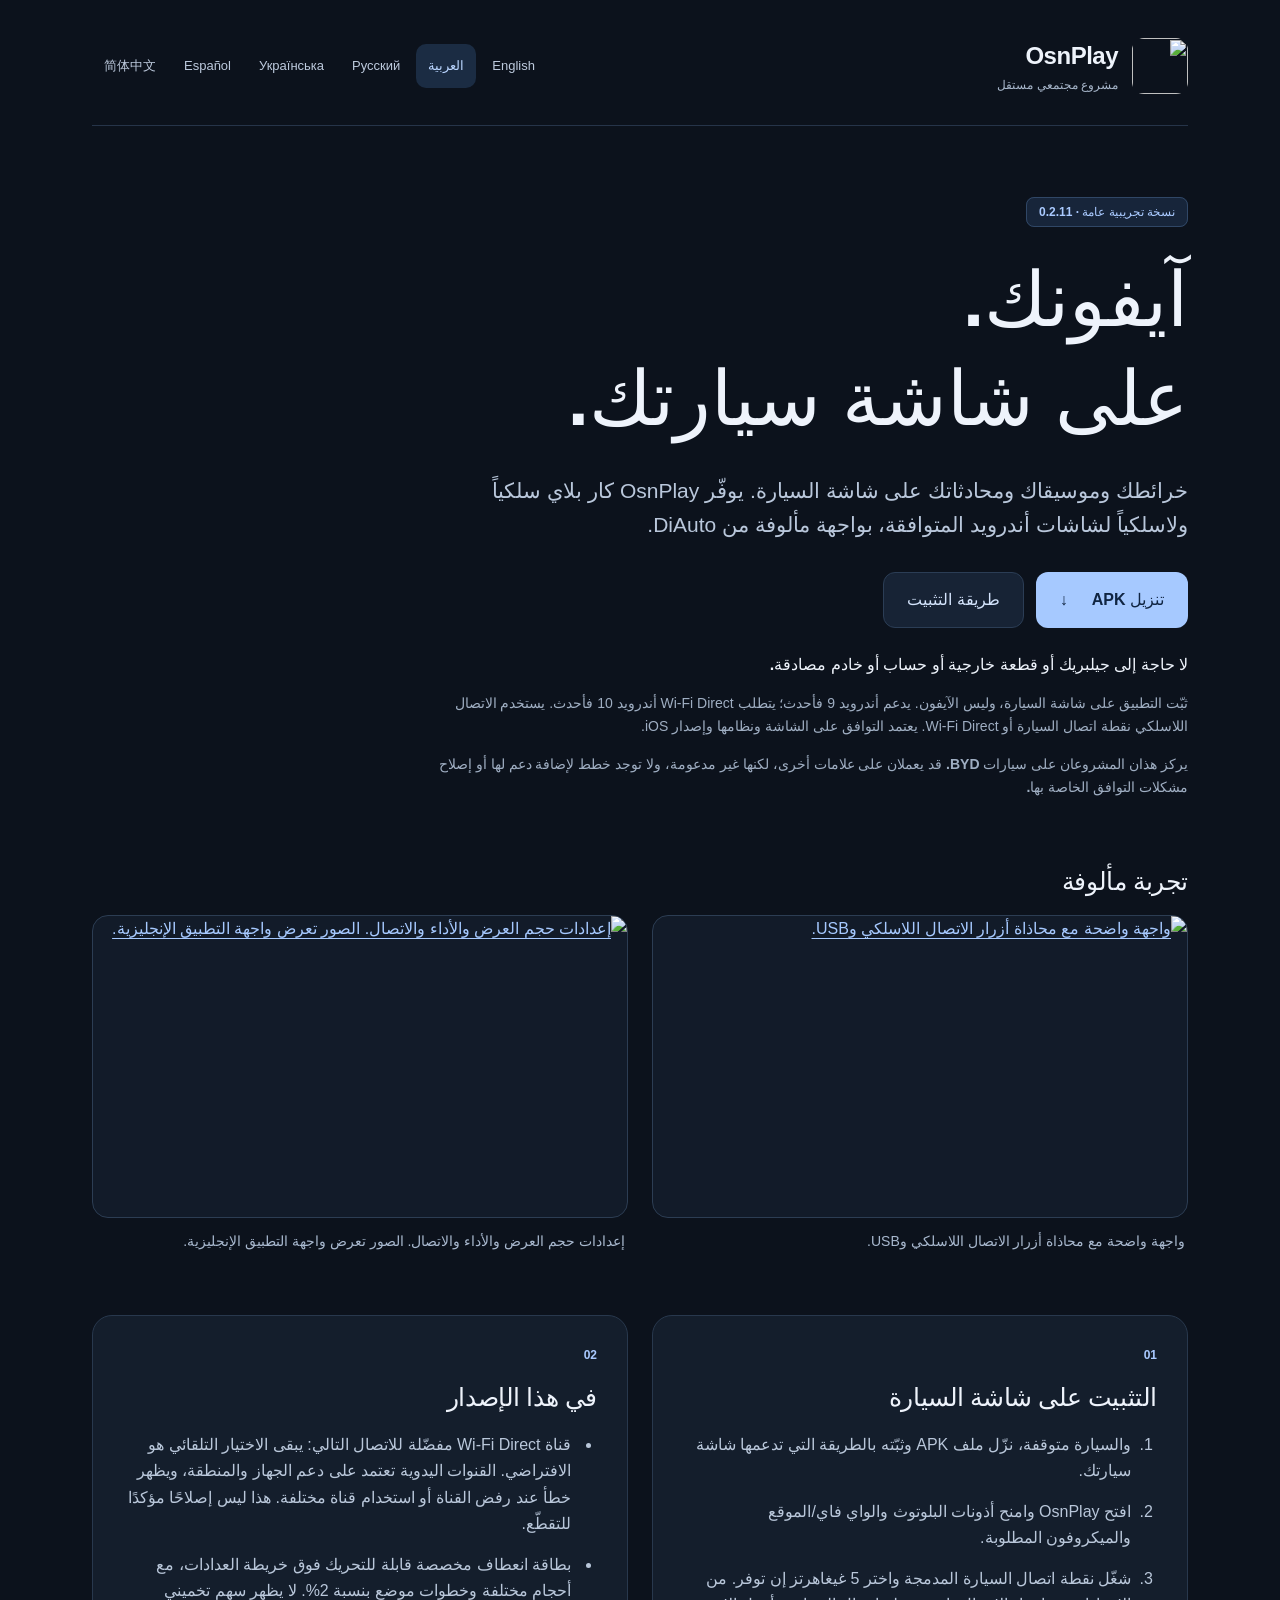
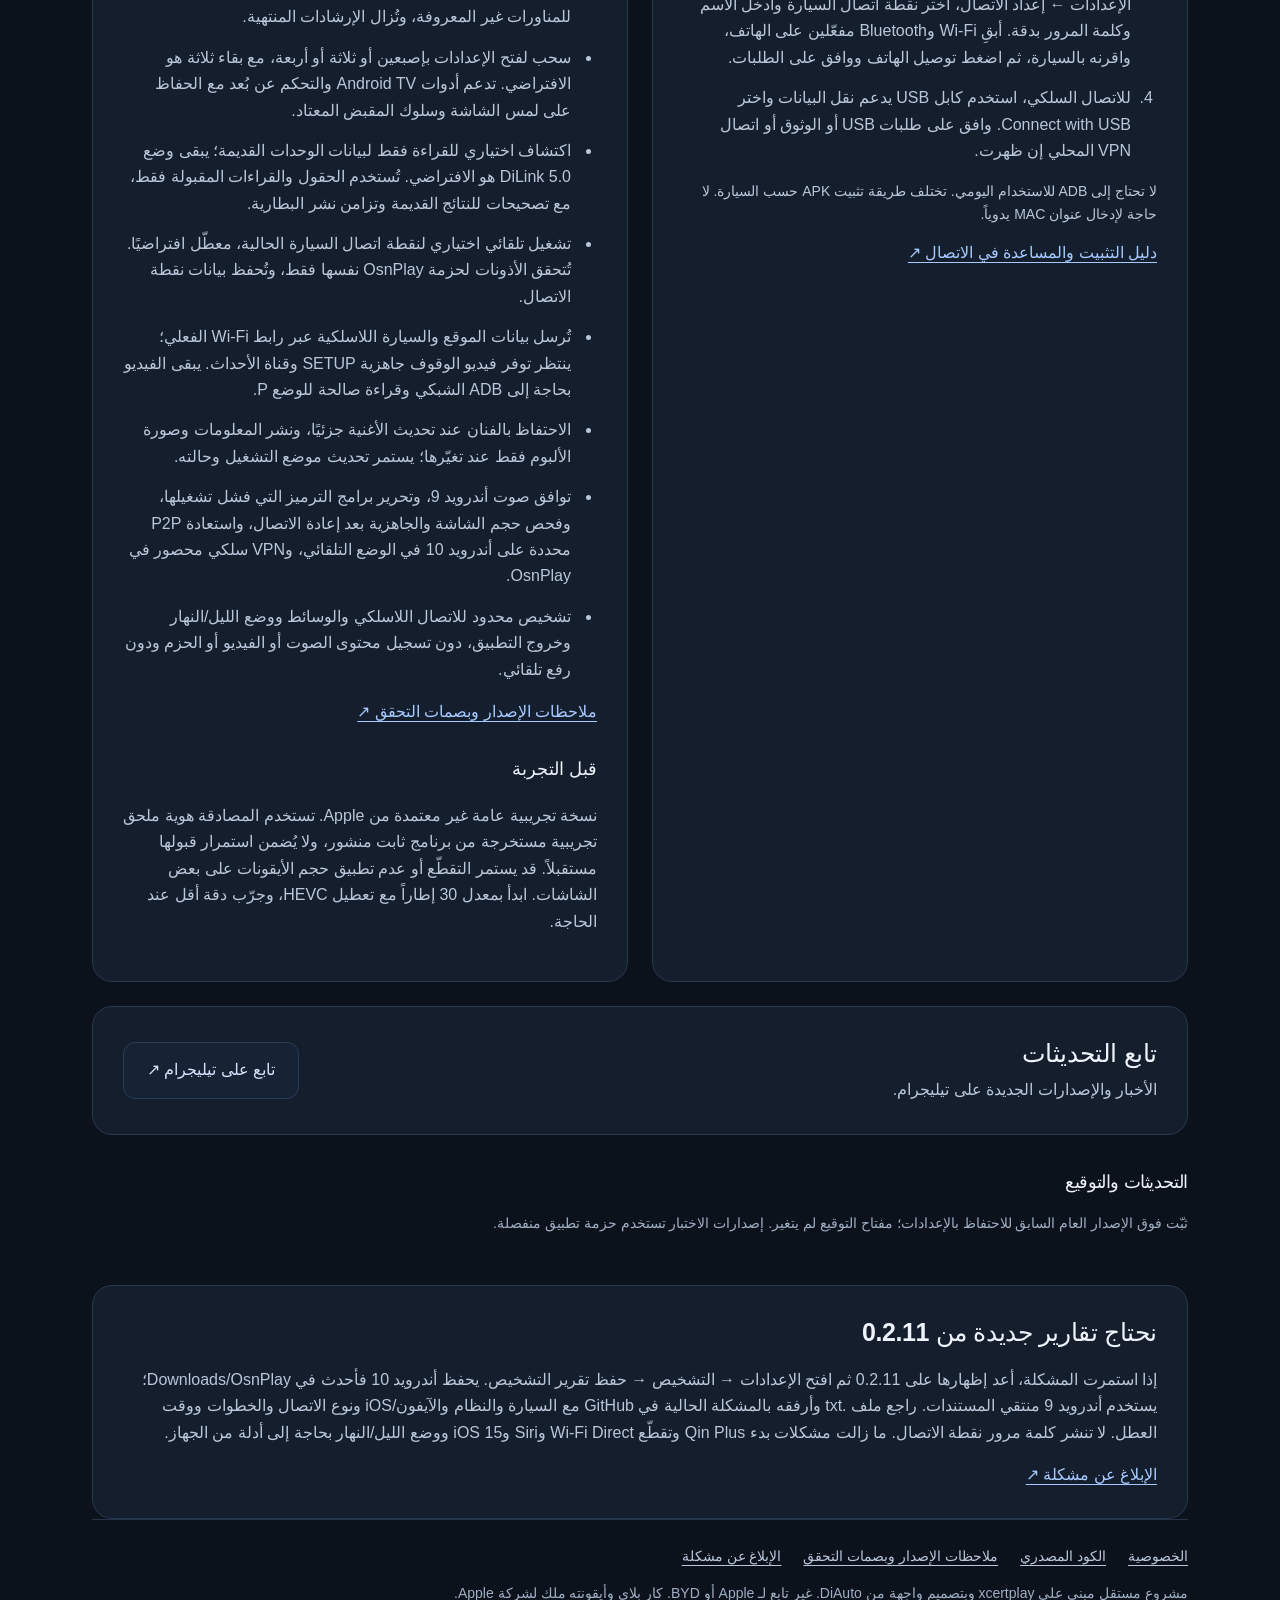
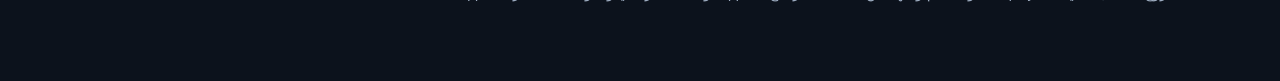
==== site/ar/index.html @ dd83908a "Prepare OsnPlay 1.3.0 for Lynk OSN 2.0 Rename application branding and classes to OsnPlay and add th" ====
<!doctype html>
<html lang="ar" dir="rtl"><head><meta charset="utf-8"><meta name="viewport" content="width=device-width,initial-scale=1">
<title>OsnPlay · تنزيل APK</title><meta name="description" content="خرائطك وموسيقاك ومحادثاتك على شاشة السيارة. يوفّر OsnPlay كار بلاي سلكياً ولاسلكياً لشاشات أندرويد المتوافقة، بواجهة مألوفة من DiAuto."><meta name="theme-color" content="#0c121c">
<link rel="icon" href="../assets/icon.png"><link rel="stylesheet" href="../assets/site.css"><link rel="canonical" href="https://shihabal3amri.github.io/DiPlay/ar/"><link rel="alternate" hreflang="en" href="https://shihabal3amri.github.io/DiPlay/"><link rel="alternate" hreflang="ar" href="https://shihabal3amri.github.io/DiPlay/ar/"><link rel="alternate" hreflang="ru" href="https://shihabal3amri.github.io/DiPlay/ru/"><link rel="alternate" hreflang="uk" href="https://shihabal3amri.github.io/DiPlay/uk/"><link rel="alternate" hreflang="es" href="https://shihabal3amri.github.io/DiPlay/es/"><link rel="alternate" hreflang="zh-Hans" href="https://shihabal3amri.github.io/DiPlay/zh-Hans/">
<meta property="og:title" content="OsnPlay — CarPlay for compatible Android head units"><meta property="og:description" content="لا حاجة إلى جيلبريك أو قطعة خارجية أو حساب أو خادم مصادقة."><meta property="og:image" content="https://shihabal3amri.github.io/DiPlay/assets/home.png"><meta property="og:url" content="https://shihabal3amri.github.io/DiPlay/ar/"><meta property="og:type" content="website">
</head><body><main>
<header><a class="brand" href="../"><img src="../assets/icon.png" width="56" height="56" alt=""><span><strong>OsnPlay</strong><small>مشروع مجتمعي مستقل</small></span></a><nav class="languages" aria-label="Language"><a href="../" lang="en" hreflang="en" dir="auto">English</a><a href="../ar/" lang="ar" hreflang="ar" dir="auto" aria-current="page">العربية</a><a href="../ru/" lang="ru" hreflang="ru" dir="auto">Русский</a><a href="../uk/" lang="uk" hreflang="uk" dir="auto">Українська</a><a href="../es/" lang="es" hreflang="es" dir="auto">Español</a><a href="../zh-Hans/" lang="zh-Hans" hreflang="zh-Hans" dir="auto">简体中文</a></nav></header>
<section class="hero"><span class="badge">نسخة تجريبية عامة · <bdi>0.2.11</bdi></span><h1>آيفونك.<br>على شاشة سيارتك.</h1><p class="intro">خرائطك وموسيقاك ومحادثاتك على شاشة السيارة. يوفّر OsnPlay كار بلاي سلكياً ولاسلكياً لشاشات أندرويد المتوافقة، بواجهة مألوفة من DiAuto.</p><div class="actions"><a class="button" href="https://github.com/shihabal3amri/DiPlay/releases/download/v0.2.11/DiPlay-0.2.11.apk">تنزيل APK <span aria-hidden="true">↓</span></a><a class="button secondary" href="#install">طريقة التثبيت</a></div><p class="promise">لا حاجة إلى جيلبريك أو قطعة خارجية أو حساب أو خادم مصادقة.</p><p class="note">ثبّت التطبيق على شاشة السيارة، وليس الآيفون. يدعم أندرويد 9 فأحدث؛ يتطلب Wi-Fi Direct أندرويد 10 فأحدث. يستخدم الاتصال اللاسلكي نقطة اتصال السيارة أو Wi-Fi Direct. يعتمد التوافق على الشاشة ونظامها وإصدار iOS.</p><p class="note support-scope"><strong>يركز هذان المشروعان على سيارات BYD. قد يعملان على علامات أخرى، لكنها غير مدعومة، ولا توجد خطط لإضافة دعم لها أو إصلاح مشكلات التوافق الخاصة بها.</strong></p></section>
<section class="gallery"><h2>تجربة مألوفة</h2><div class="screens"><figure><a href="../assets/home.png"><img src="../assets/home.png" width="1920" height="1080" loading="lazy" alt="واجهة واضحة مع محاذاة أزرار الاتصال اللاسلكي وUSB."></a><figcaption>واجهة واضحة مع محاذاة أزرار الاتصال اللاسلكي وUSB.</figcaption></figure><figure><a href="../assets/settings.png"><img src="../assets/settings.png" width="1920" height="1080" loading="lazy" alt="إعدادات حجم العرض والأداء والاتصال. الصور تعرض واجهة التطبيق الإنجليزية."></a><figcaption>إعدادات حجم العرض والأداء والاتصال. الصور تعرض واجهة التطبيق الإنجليزية.</figcaption></figure></div></section>
<div class="grid"><section class="card" id="install"><span class="eyebrow">01</span><h2>التثبيت على شاشة السيارة</h2><ol><li>والسيارة متوقفة، نزّل ملف APK وثبّته بالطريقة التي تدعمها شاشة سيارتك.</li><li>افتح OsnPlay وامنح أذونات البلوتوث والواي فاي/الموقع والميكروفون المطلوبة.</li><li>شغّل نقطة اتصال السيارة المدمجة واختر 5 غيغاهرتز إن توفر. من الإعدادات ← إعداد الاتصال، اختر نقطة اتصال السيارة وأدخل الاسم وكلمة المرور بدقة. أبقِ Wi-Fi وBluetooth مفعّلين على الهاتف، واقرنه بالسيارة، ثم اضغط توصيل الهاتف ووافق على الطلبات.</li><li>للاتصال السلكي، استخدم كابل USB يدعم نقل البيانات واختر Connect with USB. وافق على طلبات USB أو الوثوق أو اتصال VPN المحلي إن ظهرت.</li></ol><p class="note">لا تحتاج إلى ADB للاستخدام اليومي. تختلف طريقة تثبيت APK حسب السيارة. لا حاجة لإدخال عنوان MAC يدوياً.</p><a href="https://github.com/shihabal3amri/DiPlay/blob/main/docs/INSTALL.md">دليل التثبيت والمساعدة في الاتصال ↗</a></section>
<section class="card"><span class="eyebrow">02</span><h2>في هذا الإصدار</h2><ul><li>قناة Wi-Fi Direct مفضّلة للاتصال التالي: يبقى الاختيار التلقائي هو الافتراضي. القنوات اليدوية تعتمد على دعم الجهاز والمنطقة، ويظهر خطأ عند رفض القناة أو استخدام قناة مختلفة. هذا ليس إصلاحًا مؤكدًا للتقطّع.</li><li>بطاقة انعطاف مخصصة قابلة للتحريك فوق خريطة العدادات، مع أحجام مختلفة وخطوات موضع بنسبة 2%. لا يظهر سهم تخميني للمناورات غير المعروفة، وتُزال الإرشادات المنتهية.</li><li>سحب لفتح الإعدادات بإصبعين أو ثلاثة أو أربعة، مع بقاء ثلاثة هو الافتراضي. تدعم أدوات Android TV والتحكم عن بُعد مع الحفاظ على لمس الشاشة وسلوك المقبض المعتاد.</li><li>اكتشاف اختياري للقراءة فقط لبيانات الوحدات القديمة؛ يبقى وضع DiLink 5.0 هو الافتراضي. تُستخدم الحقول والقراءات المقبولة فقط، مع تصحيحات للنتائج القديمة وتزامن نشر البطارية.</li><li>تشغيل تلقائي اختياري لنقطة اتصال السيارة الحالية، معطّل افتراضيًا. تُتحقق الأذونات لحزمة OsnPlay نفسها فقط، وتُحفظ بيانات نقطة الاتصال.</li><li>تُرسل بيانات الموقع والسيارة اللاسلكية عبر رابط Wi-Fi الفعلي؛ ينتظر توفر فيديو الوقوف جاهزية SETUP وقناة الأحداث. يبقى الفيديو بحاجة إلى ADB الشبكي وقراءة صالحة للوضع P.</li><li>الاحتفاظ بالفنان عند تحديث الأغنية جزئيًا، ونشر المعلومات وصورة الألبوم فقط عند تغيّرها؛ يستمر تحديث موضع التشغيل وحالته.</li><li>توافق صوت أندرويد 9، وتحرير برامج الترميز التي فشل تشغيلها، وفحص حجم الشاشة والجاهزية بعد إعادة الاتصال، واستعادة P2P محددة على أندرويد 10 في الوضع التلقائي، وVPN سلكي محصور في OsnPlay.</li><li>تشخيص محدود للاتصال اللاسلكي والوسائط ووضع الليل/النهار وخروج التطبيق، دون تسجيل محتوى الصوت أو الفيديو أو الحزم ودون رفع تلقائي.</li></ul><a href="https://github.com/shihabal3amri/DiPlay/releases/tag/v0.2.11">ملاحظات الإصدار وبصمات التحقق ↗</a><h3>قبل التجربة</h3><p>نسخة تجريبية عامة غير معتمدة من Apple. تستخدم المصادقة هوية ملحق تجريبية مستخرجة من برنامج ثابت منشور، ولا يُضمن استمرار قبولها مستقبلاً. قد يستمر التقطّع أو عدم تطبيق حجم الأيقونات على بعض الشاشات. ابدأ بمعدل 30 إطاراً مع تعطيل HEVC، وجرّب دقة أقل عند الحاجة.</p></section></div>
<section class="card updates"><div><h2>تابع التحديثات</h2><p>الأخبار والإصدارات الجديدة على تيليجرام.</p></div><a class="button secondary" href="https://t.me/byd_localized">تابع على تيليجرام ↗</a></section>
<section class="signing"><h2>التحديثات والتوقيع</h2><p>ثبّت فوق الإصدار العام السابق للاحتفاظ بالإعدادات؛ مفتاح التوقيع لم يتغير. إصدارات الاختبار تستخدم حزمة تطبيق منفصلة.</p></section>
<section class="card"><h2>نحتاج تقارير جديدة من 0.2.11</h2><p>إذا استمرت المشكلة، أعد إظهارها على 0.2.11 ثم افتح الإعدادات → التشخيص → حفظ تقرير التشخيص. يحفظ أندرويد 10 فأحدث في Downloads/OsnPlay؛ يستخدم أندرويد 9 منتقي المستندات. راجع ملف .txt وأرفقه بالمشكلة الحالية في GitHub مع السيارة والنظام والآيفون/iOS ونوع الاتصال والخطوات ووقت العطل. لا تنشر كلمة مرور نقطة الاتصال. ما زالت مشكلات بدء Qin Plus وتقطّع Wi-Fi Direct وSiri وiOS 15 ووضع الليل/النهار بحاجة إلى أدلة من الجهاز.</p><a href="https://github.com/shihabal3amri/DiPlay/issues">الإبلاغ عن مشكلة ↗</a></section>
<footer><nav><a href="https://github.com/shihabal3amri/DiPlay/blob/main/docs/PRIVACY.md">الخصوصية</a><a href="https://github.com/shihabal3amri/DiPlay">الكود المصدري</a><a href="https://github.com/shihabal3amri/DiPlay/releases/tag/v0.2.11">ملاحظات الإصدار وبصمات التحقق</a><a href="https://github.com/shihabal3amri/DiPlay/issues">الإبلاغ عن مشكلة</a></nav><p>مشروع مستقل مبني على xcertplay وبتصميم واجهة من DiAuto. غير تابع لـ Apple أو BYD. كار بلاي وأيقونته ملك لشركة Apple.</p></footer>
</main></body></html>
---- site/assets/site.css ----
:root{color-scheme:dark;font-family:Inter,-apple-system,BlinkMacSystemFont,"Segoe UI",Arial,sans-serif;background:#0c121c;color:#eef3fb;font-synthesis:none}*{box-sizing:border-box}html{scroll-behavior:smooth}body{margin:0;line-height:1.65}main{max-width:1160px;margin:auto;padding:36px 32px}a{color:#a6c9ff;text-underline-offset:4px}a:focus-visible{outline:3px solid #a6c9ff;outline-offset:5px}header{display:flex;align-items:center;justify-content:space-between;gap:24px;flex-wrap:wrap;padding-bottom:30px;border-bottom:1px solid #263449}.brand{display:flex;align-items:center;gap:14px;text-decoration:none;color:inherit}.brand strong{font-size:24px;letter-spacing:-.5px}.brand small{display:block;color:#a8b7cb;font-size:12px}.languages{display:flex;flex-wrap:wrap;gap:4px}.languages a{font-size:13px;min-height:44px;display:flex;align-items:center;padding:8px 12px;border-radius:10px;text-decoration:none;color:#bdcadd}.languages a[aria-current]{background:#1b2c43;color:#b9d5ff}.hero{padding:72px 0 52px;max-width:850px}.badge,.eyebrow{font-size:12px;font-weight:700;letter-spacing:2px;color:#aacaff}.badge{padding:7px 12px;background:#17253a;border:1px solid #304766;border-radius:8px}h1{font-size:clamp(40px,6.5vw,76px);line-height:1.1;letter-spacing:-2.5px;margin:26px 0}h2{font-size:25px;line-height:1.3;letter-spacing:-.4px;margin:0 0 18px}h3{font-size:18px;margin-top:30px}.intro{font-size:21px;line-height:1.6;color:#b9c7db;max-width:740px}.actions{display:flex;gap:12px;flex-wrap:wrap;margin:30px 0 24px}.button{display:inline-flex;align-items:center;justify-content:center;gap:24px;background:#a6c9ff;color:#102542;border:1px solid transparent;border-radius:12px;padding:14px 23px;min-height:52px;text-decoration:none;font-weight:650}.button:hover{background:#bed8ff}.button.secondary{background:#172335;border-color:#2b3d55;color:#d4e4fc}.button.secondary:hover{background:#223650}.promise{font-size:16px;font-weight:600;margin-bottom:8px}.note{font-size:14px;color:#9faec2;max-width:760px}.gallery{margin-bottom:50px}.screens{display:grid;grid-template-columns:1fr 1fr;gap:24px}figure{margin:0;min-width:0}figure:first-child{grid-column:1/-1}figure img{width:100%;height:auto;display:block;border:1px solid #2c3d53;border-radius:16px;background:#121b29}figcaption{font-size:14px;color:#a8b8ce;padding:12px 3px}.grid{display:grid;grid-template-columns:1fr 1fr;gap:24px}.card{background:#141e2c;border:1px solid #28384d;border-radius:20px;padding:30px}.eyebrow{display:block;margin-bottom:16px}li{padding-inline-start:4px;margin-bottom:14px}ol,ul{padding-inline-start:22px;color:#b9c7da}.card p{color:#b9c7da}.updates{display:flex;align-items:center;justify-content:space-between;gap:28px;margin-top:24px}.updates h2{margin-bottom:8px}.updates p{margin:0}.updates .button{flex-shrink:0}.signing{padding:36px 0;max-width:900px}.signing h2{font-size:18px}.signing p,footer{font-size:14px;color:#9faec2}footer{border-top:1px solid #263449;padding:25px 0}footer nav{display:flex;flex-wrap:wrap;gap:22px}footer a{color:#b9c7da}html[dir=rtl] h1{letter-spacing:0;line-height:1.3}html[dir=rtl] .badge{letter-spacing:0}@media(max-width:700px){main{padding:24px 20px}.hero{padding:42px 0 30px}h1{letter-spacing:-1px}.intro{font-size:18px}.screens,.grid{grid-template-columns:1fr}.card{padding:24px}.updates{align-items:flex-start;flex-direction:column}header{gap:18px}.languages a{padding:8px 10px}.gallery{margin-bottom:32px}}@media(prefers-reduced-motion:reduce){html{scroll-behavior:auto}}

/* OsnPlay: two actual app screenshots, equal columns. */
figure:first-child{grid-column:auto}.brand img{border-radius:12px}html[dir=rtl] .eyebrow{letter-spacing:0}@media(max-width:700px){figure:first-child{grid-column:1/-1}}
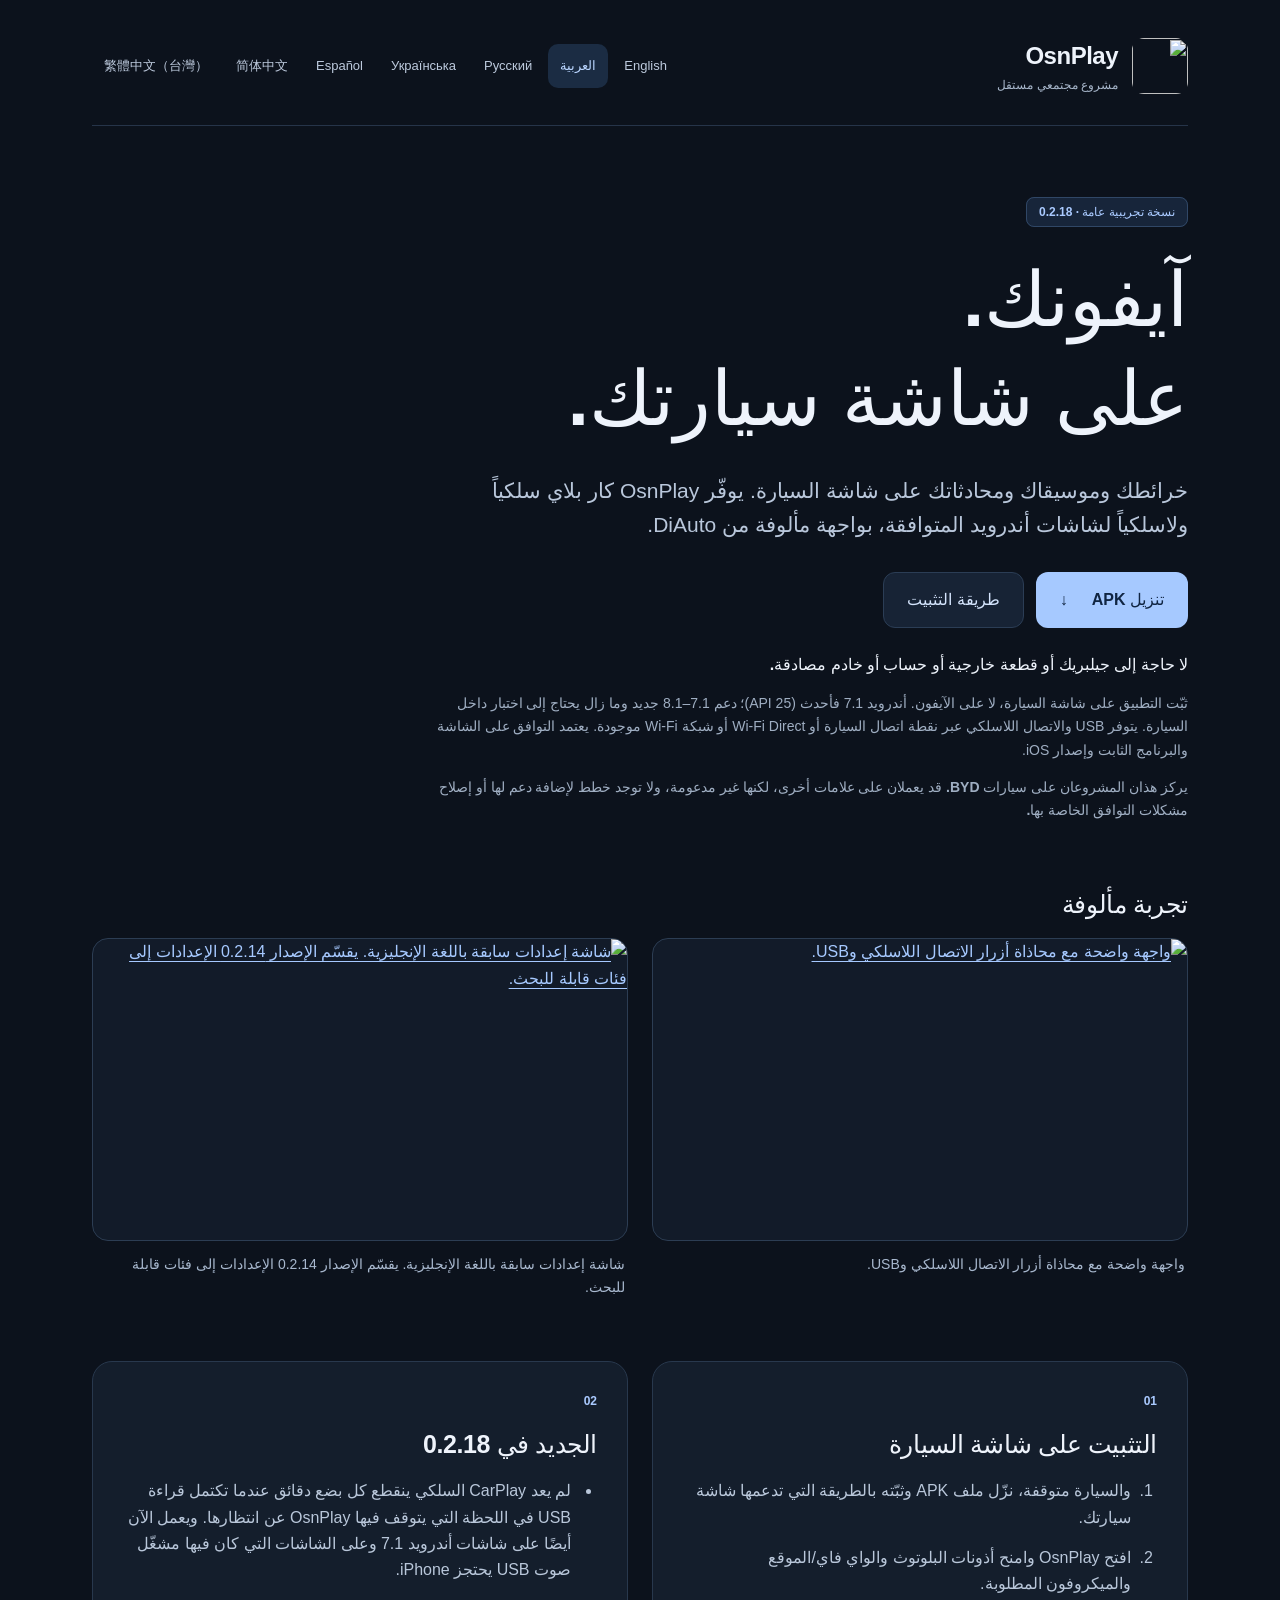
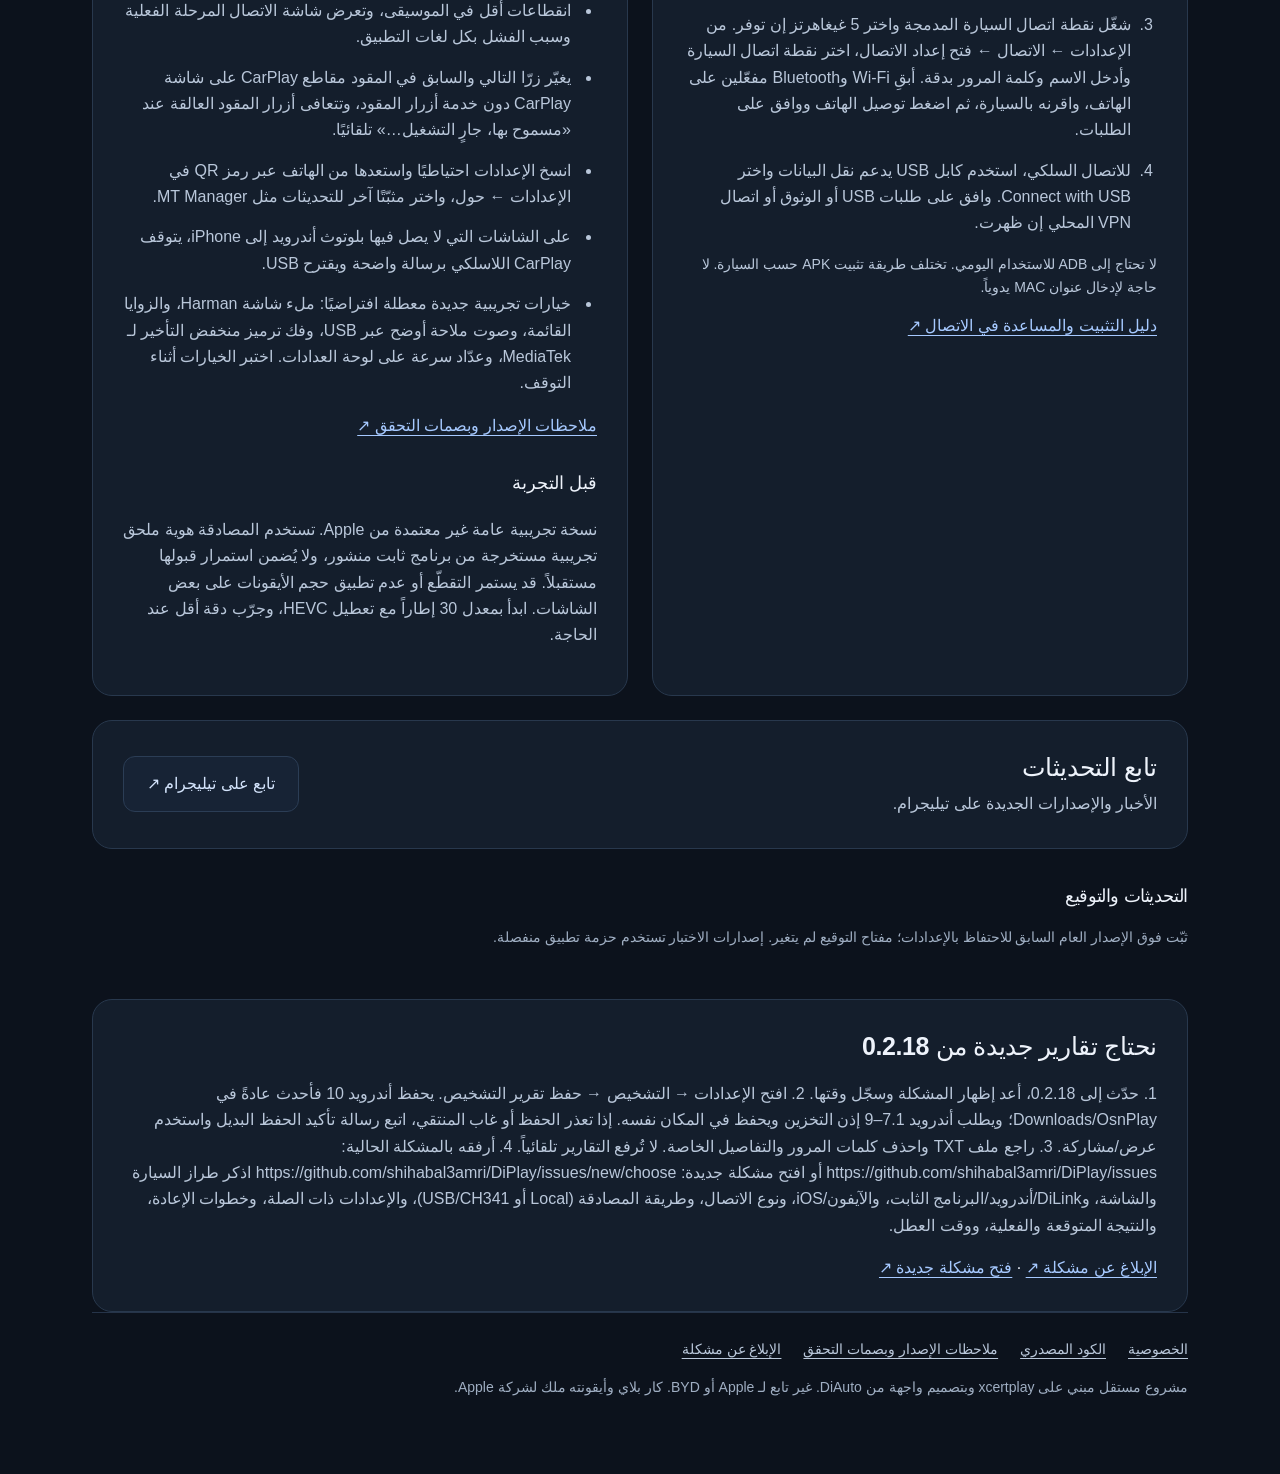
==== commit c55c3614: "Merge upstream 0.2.18 while preserving OsnPlay OSN behavior Integrate upstream main at 24ae1fa5 with" ====
--- a/site/ar/index.html
+++ b/site/ar/index.html
@@ -1,16 +1,16 @@
 <!doctype html>
 <html lang="ar" dir="rtl"><head><meta charset="utf-8"><meta name="viewport" content="width=device-width,initial-scale=1">
 <title>OsnPlay · تنزيل APK</title><meta name="description" content="خرائطك وموسيقاك ومحادثاتك على شاشة السيارة. يوفّر OsnPlay كار بلاي سلكياً ولاسلكياً لشاشات أندرويد المتوافقة، بواجهة مألوفة من DiAuto."><meta name="theme-color" content="#0c121c">
-<link rel="icon" href="../assets/icon.png"><link rel="stylesheet" href="../assets/site.css"><link rel="canonical" href="https://shihabal3amri.github.io/DiPlay/ar/"><link rel="alternate" hreflang="en" href="https://shihabal3amri.github.io/DiPlay/"><link rel="alternate" hreflang="ar" href="https://shihabal3amri.github.io/DiPlay/ar/"><link rel="alternate" hreflang="ru" href="https://shihabal3amri.github.io/DiPlay/ru/"><link rel="alternate" hreflang="uk" href="https://shihabal3amri.github.io/DiPlay/uk/"><link rel="alternate" hreflang="es" href="https://shihabal3amri.github.io/DiPlay/es/"><link rel="alternate" hreflang="zh-Hans" href="https://shihabal3amri.github.io/DiPlay/zh-Hans/">
+<link rel="icon" href="../assets/icon.png"><link rel="stylesheet" href="../assets/site.css"><link rel="canonical" href="https://shihabal3amri.github.io/DiPlay/ar/"><link rel="alternate" hreflang="en" href="https://shihabal3amri.github.io/DiPlay/"><link rel="alternate" hreflang="ar" href="https://shihabal3amri.github.io/DiPlay/ar/"><link rel="alternate" hreflang="ru" href="https://shihabal3amri.github.io/DiPlay/ru/"><link rel="alternate" hreflang="uk" href="https://shihabal3amri.github.io/DiPlay/uk/"><link rel="alternate" hreflang="es" href="https://shihabal3amri.github.io/DiPlay/es/"><link rel="alternate" hreflang="zh-Hans" href="https://shihabal3amri.github.io/DiPlay/zh-Hans/"><link rel="alternate" hreflang="zh-Hant" href="https://shihabal3amri.github.io/DiPlay/zh-Hant/">
 <meta property="og:title" content="OsnPlay — CarPlay for compatible Android head units"><meta property="og:description" content="لا حاجة إلى جيلبريك أو قطعة خارجية أو حساب أو خادم مصادقة."><meta property="og:image" content="https://shihabal3amri.github.io/DiPlay/assets/home.png"><meta property="og:url" content="https://shihabal3amri.github.io/DiPlay/ar/"><meta property="og:type" content="website">
 </head><body><main>
-<header><a class="brand" href="../"><img src="../assets/icon.png" width="56" height="56" alt=""><span><strong>OsnPlay</strong><small>مشروع مجتمعي مستقل</small></span></a><nav class="languages" aria-label="Language"><a href="../" lang="en" hreflang="en" dir="auto">English</a><a href="../ar/" lang="ar" hreflang="ar" dir="auto" aria-current="page">العربية</a><a href="../ru/" lang="ru" hreflang="ru" dir="auto">Русский</a><a href="../uk/" lang="uk" hreflang="uk" dir="auto">Українська</a><a href="../es/" lang="es" hreflang="es" dir="auto">Español</a><a href="../zh-Hans/" lang="zh-Hans" hreflang="zh-Hans" dir="auto">简体中文</a></nav></header>
-<section class="hero"><span class="badge">نسخة تجريبية عامة · <bdi>0.2.11</bdi></span><h1>آيفونك.<br>على شاشة سيارتك.</h1><p class="intro">خرائطك وموسيقاك ومحادثاتك على شاشة السيارة. يوفّر OsnPlay كار بلاي سلكياً ولاسلكياً لشاشات أندرويد المتوافقة، بواجهة مألوفة من DiAuto.</p><div class="actions"><a class="button" href="https://github.com/shihabal3amri/DiPlay/releases/download/v0.2.11/DiPlay-0.2.11.apk">تنزيل APK <span aria-hidden="true">↓</span></a><a class="button secondary" href="#install">طريقة التثبيت</a></div><p class="promise">لا حاجة إلى جيلبريك أو قطعة خارجية أو حساب أو خادم مصادقة.</p><p class="note">ثبّت التطبيق على شاشة السيارة، وليس الآيفون. يدعم أندرويد 9 فأحدث؛ يتطلب Wi-Fi Direct أندرويد 10 فأحدث. يستخدم الاتصال اللاسلكي نقطة اتصال السيارة أو Wi-Fi Direct. يعتمد التوافق على الشاشة ونظامها وإصدار iOS.</p><p class="note support-scope"><strong>يركز هذان المشروعان على سيارات BYD. قد يعملان على علامات أخرى، لكنها غير مدعومة، ولا توجد خطط لإضافة دعم لها أو إصلاح مشكلات التوافق الخاصة بها.</strong></p></section>
-<section class="gallery"><h2>تجربة مألوفة</h2><div class="screens"><figure><a href="../assets/home.png"><img src="../assets/home.png" width="1920" height="1080" loading="lazy" alt="واجهة واضحة مع محاذاة أزرار الاتصال اللاسلكي وUSB."></a><figcaption>واجهة واضحة مع محاذاة أزرار الاتصال اللاسلكي وUSB.</figcaption></figure><figure><a href="../assets/settings.png"><img src="../assets/settings.png" width="1920" height="1080" loading="lazy" alt="إعدادات حجم العرض والأداء والاتصال. الصور تعرض واجهة التطبيق الإنجليزية."></a><figcaption>إعدادات حجم العرض والأداء والاتصال. الصور تعرض واجهة التطبيق الإنجليزية.</figcaption></figure></div></section>
-<div class="grid"><section class="card" id="install"><span class="eyebrow">01</span><h2>التثبيت على شاشة السيارة</h2><ol><li>والسيارة متوقفة، نزّل ملف APK وثبّته بالطريقة التي تدعمها شاشة سيارتك.</li><li>افتح OsnPlay وامنح أذونات البلوتوث والواي فاي/الموقع والميكروفون المطلوبة.</li><li>شغّل نقطة اتصال السيارة المدمجة واختر 5 غيغاهرتز إن توفر. من الإعدادات ← إعداد الاتصال، اختر نقطة اتصال السيارة وأدخل الاسم وكلمة المرور بدقة. أبقِ Wi-Fi وBluetooth مفعّلين على الهاتف، واقرنه بالسيارة، ثم اضغط توصيل الهاتف ووافق على الطلبات.</li><li>للاتصال السلكي، استخدم كابل USB يدعم نقل البيانات واختر Connect with USB. وافق على طلبات USB أو الوثوق أو اتصال VPN المحلي إن ظهرت.</li></ol><p class="note">لا تحتاج إلى ADB للاستخدام اليومي. تختلف طريقة تثبيت APK حسب السيارة. لا حاجة لإدخال عنوان MAC يدوياً.</p><a href="https://github.com/shihabal3amri/DiPlay/blob/main/docs/INSTALL.md">دليل التثبيت والمساعدة في الاتصال ↗</a></section>
-<section class="card"><span class="eyebrow">02</span><h2>في هذا الإصدار</h2><ul><li>قناة Wi-Fi Direct مفضّلة للاتصال التالي: يبقى الاختيار التلقائي هو الافتراضي. القنوات اليدوية تعتمد على دعم الجهاز والمنطقة، ويظهر خطأ عند رفض القناة أو استخدام قناة مختلفة. هذا ليس إصلاحًا مؤكدًا للتقطّع.</li><li>بطاقة انعطاف مخصصة قابلة للتحريك فوق خريطة العدادات، مع أحجام مختلفة وخطوات موضع بنسبة 2%. لا يظهر سهم تخميني للمناورات غير المعروفة، وتُزال الإرشادات المنتهية.</li><li>سحب لفتح الإعدادات بإصبعين أو ثلاثة أو أربعة، مع بقاء ثلاثة هو الافتراضي. تدعم أدوات Android TV والتحكم عن بُعد مع الحفاظ على لمس الشاشة وسلوك المقبض المعتاد.</li><li>اكتشاف اختياري للقراءة فقط لبيانات الوحدات القديمة؛ يبقى وضع DiLink 5.0 هو الافتراضي. تُستخدم الحقول والقراءات المقبولة فقط، مع تصحيحات للنتائج القديمة وتزامن نشر البطارية.</li><li>تشغيل تلقائي اختياري لنقطة اتصال السيارة الحالية، معطّل افتراضيًا. تُتحقق الأذونات لحزمة OsnPlay نفسها فقط، وتُحفظ بيانات نقطة الاتصال.</li><li>تُرسل بيانات الموقع والسيارة اللاسلكية عبر رابط Wi-Fi الفعلي؛ ينتظر توفر فيديو الوقوف جاهزية SETUP وقناة الأحداث. يبقى الفيديو بحاجة إلى ADB الشبكي وقراءة صالحة للوضع P.</li><li>الاحتفاظ بالفنان عند تحديث الأغنية جزئيًا، ونشر المعلومات وصورة الألبوم فقط عند تغيّرها؛ يستمر تحديث موضع التشغيل وحالته.</li><li>توافق صوت أندرويد 9، وتحرير برامج الترميز التي فشل تشغيلها، وفحص حجم الشاشة والجاهزية بعد إعادة الاتصال، واستعادة P2P محددة على أندرويد 10 في الوضع التلقائي، وVPN سلكي محصور في OsnPlay.</li><li>تشخيص محدود للاتصال اللاسلكي والوسائط ووضع الليل/النهار وخروج التطبيق، دون تسجيل محتوى الصوت أو الفيديو أو الحزم ودون رفع تلقائي.</li></ul><a href="https://github.com/shihabal3amri/DiPlay/releases/tag/v0.2.11">ملاحظات الإصدار وبصمات التحقق ↗</a><h3>قبل التجربة</h3><p>نسخة تجريبية عامة غير معتمدة من Apple. تستخدم المصادقة هوية ملحق تجريبية مستخرجة من برنامج ثابت منشور، ولا يُضمن استمرار قبولها مستقبلاً. قد يستمر التقطّع أو عدم تطبيق حجم الأيقونات على بعض الشاشات. ابدأ بمعدل 30 إطاراً مع تعطيل HEVC، وجرّب دقة أقل عند الحاجة.</p></section></div>
+<header><a class="brand" href="../"><img src="../assets/icon.png" width="56" height="56" alt=""><span><strong>OsnPlay</strong><small>مشروع مجتمعي مستقل</small></span></a><nav class="languages" aria-label="Language"><a href="../" lang="en" hreflang="en" dir="auto">English</a><a href="../ar/" lang="ar" hreflang="ar" dir="auto" aria-current="page">العربية</a><a href="../ru/" lang="ru" hreflang="ru" dir="auto">Русский</a><a href="../uk/" lang="uk" hreflang="uk" dir="auto">Українська</a><a href="../es/" lang="es" hreflang="es" dir="auto">Español</a><a href="../zh-Hans/" lang="zh-Hans" hreflang="zh-Hans" dir="auto">简体中文</a><a href="../zh-Hant/" lang="zh-Hant" hreflang="zh-Hant" dir="auto">繁體中文（台灣）</a></nav></header>
+<section class="hero"><span class="badge">نسخة تجريبية عامة · <bdi>0.2.18</bdi></span><h1>آيفونك.<br>على شاشة سيارتك.</h1><p class="intro">خرائطك وموسيقاك ومحادثاتك على شاشة السيارة. يوفّر OsnPlay كار بلاي سلكياً ولاسلكياً لشاشات أندرويد المتوافقة، بواجهة مألوفة من DiAuto.</p><div class="actions"><a class="button" href="https://github.com/shihabal3amri/DiPlay/releases/download/v0.2.18/DiPlay-0.2.18.apk">تنزيل APK <span aria-hidden="true">↓</span></a><a class="button secondary" href="#install">طريقة التثبيت</a></div><p class="promise">لا حاجة إلى جيلبريك أو قطعة خارجية أو حساب أو خادم مصادقة.</p><p class="note">ثبّت التطبيق على شاشة السيارة، لا على الآيفون. أندرويد 7.1 فأحدث (API 25)؛ دعم 7.1–8.1 جديد وما زال يحتاج إلى اختبار داخل السيارة. يتوفر USB والاتصال اللاسلكي عبر نقطة اتصال السيارة أو Wi-Fi Direct أو شبكة Wi-Fi موجودة. يعتمد التوافق على الشاشة والبرنامج الثابت وإصدار iOS.</p><p class="note support-scope"><strong>يركز هذان المشروعان على سيارات BYD. قد يعملان على علامات أخرى، لكنها غير مدعومة، ولا توجد خطط لإضافة دعم لها أو إصلاح مشكلات التوافق الخاصة بها.</strong></p></section>
+<section class="gallery"><h2>تجربة مألوفة</h2><div class="screens"><figure><a href="../assets/home.png"><img src="../assets/home.png" width="1920" height="1080" loading="lazy" alt="واجهة واضحة مع محاذاة أزرار الاتصال اللاسلكي وUSB."></a><figcaption>واجهة واضحة مع محاذاة أزرار الاتصال اللاسلكي وUSB.</figcaption></figure><figure><a href="../assets/settings.png"><img src="../assets/settings.png" width="1920" height="1080" loading="lazy" alt="شاشة إعدادات سابقة باللغة الإنجليزية. يقسّم الإصدار 0.2.14 الإعدادات إلى فئات قابلة للبحث."></a><figcaption>شاشة إعدادات سابقة باللغة الإنجليزية. يقسّم الإصدار 0.2.14 الإعدادات إلى فئات قابلة للبحث.</figcaption></figure></div></section>
+<div class="grid"><section class="card" id="install"><span class="eyebrow">01</span><h2>التثبيت على شاشة السيارة</h2><ol><li>والسيارة متوقفة، نزّل ملف APK وثبّته بالطريقة التي تدعمها شاشة سيارتك.</li><li>افتح OsnPlay وامنح أذونات البلوتوث والواي فاي/الموقع والميكروفون المطلوبة.</li><li>شغّل نقطة اتصال السيارة المدمجة واختر 5 غيغاهرتز إن توفر. من الإعدادات ← الاتصال ← فتح إعداد الاتصال، اختر نقطة اتصال السيارة وأدخل الاسم وكلمة المرور بدقة. أبقِ Wi-Fi وBluetooth مفعّلين على الهاتف، واقرنه بالسيارة، ثم اضغط توصيل الهاتف ووافق على الطلبات.</li><li>للاتصال السلكي، استخدم كابل USB يدعم نقل البيانات واختر Connect with USB. وافق على طلبات USB أو الوثوق أو اتصال VPN المحلي إن ظهرت.</li></ol><p class="note">لا تحتاج إلى ADB للاستخدام اليومي. تختلف طريقة تثبيت APK حسب السيارة. لا حاجة لإدخال عنوان MAC يدوياً.</p><a href="https://github.com/shihabal3amri/DiPlay/blob/main/docs/INSTALL.md">دليل التثبيت والمساعدة في الاتصال ↗</a></section>
+<section class="card"><span class="eyebrow">02</span><h2>الجديد في 0.2.18</h2><ul><li>لم يعد CarPlay السلكي ينقطع كل بضع دقائق عندما تكتمل قراءة USB في اللحظة التي يتوقف فيها OsnPlay عن انتظارها. ويعمل الآن أيضًا على شاشات أندرويد 7.1 وعلى الشاشات التي كان فيها مشغّل صوت USB يحتجز iPhone.</li><li>انقطاعات أقل في الموسيقى، وتعرض شاشة الاتصال المرحلة الفعلية وسبب الفشل بكل لغات التطبيق.</li><li>يغيّر زرّا التالي والسابق في المقود مقاطع CarPlay على شاشة CarPlay دون خدمة أزرار المقود، وتتعافى أزرار المقود العالقة عند «مسموح بها، جارٍ التشغيل…» تلقائيًا.</li><li>انسخ الإعدادات احتياطيًا واستعدها من الهاتف عبر رمز QR في الإعدادات ← حول، واختر مثبّتًا آخر للتحديثات مثل MT Manager.</li><li>على الشاشات التي لا يصل فيها بلوتوث أندرويد إلى iPhone، يتوقف CarPlay اللاسلكي برسالة واضحة ويقترح USB.</li><li>خيارات تجريبية جديدة معطلة افتراضيًا: ملء شاشة Harman، والزوايا القائمة، وصوت ملاحة أوضح عبر USB، وفك ترميز منخفض التأخير لـ MediaTek، وعدّاد سرعة على لوحة العدادات. اختبر الخيارات أثناء التوقف.</li></ul><a href="https://github.com/shihabal3amri/DiPlay/releases/tag/v0.2.18">ملاحظات الإصدار وبصمات التحقق ↗</a><h3>قبل التجربة</h3><p>نسخة تجريبية عامة غير معتمدة من Apple. تستخدم المصادقة هوية ملحق تجريبية مستخرجة من برنامج ثابت منشور، ولا يُضمن استمرار قبولها مستقبلاً. قد يستمر التقطّع أو عدم تطبيق حجم الأيقونات على بعض الشاشات. ابدأ بمعدل 30 إطاراً مع تعطيل HEVC، وجرّب دقة أقل عند الحاجة.</p></section></div>
 <section class="card updates"><div><h2>تابع التحديثات</h2><p>الأخبار والإصدارات الجديدة على تيليجرام.</p></div><a class="button secondary" href="https://t.me/byd_localized">تابع على تيليجرام ↗</a></section>
 <section class="signing"><h2>التحديثات والتوقيع</h2><p>ثبّت فوق الإصدار العام السابق للاحتفاظ بالإعدادات؛ مفتاح التوقيع لم يتغير. إصدارات الاختبار تستخدم حزمة تطبيق منفصلة.</p></section>
-<section class="card"><h2>نحتاج تقارير جديدة من 0.2.11</h2><p>إذا استمرت المشكلة، أعد إظهارها على 0.2.11 ثم افتح الإعدادات → التشخيص → حفظ تقرير التشخيص. يحفظ أندرويد 10 فأحدث في Downloads/OsnPlay؛ يستخدم أندرويد 9 منتقي المستندات. راجع ملف .txt وأرفقه بالمشكلة الحالية في GitHub مع السيارة والنظام والآيفون/iOS ونوع الاتصال والخطوات ووقت العطل. لا تنشر كلمة مرور نقطة الاتصال. ما زالت مشكلات بدء Qin Plus وتقطّع Wi-Fi Direct وSiri وiOS 15 ووضع الليل/النهار بحاجة إلى أدلة من الجهاز.</p><a href="https://github.com/shihabal3amri/DiPlay/issues">الإبلاغ عن مشكلة ↗</a></section>
-<footer><nav><a href="https://github.com/shihabal3amri/DiPlay/blob/main/docs/PRIVACY.md">الخصوصية</a><a href="https://github.com/shihabal3amri/DiPlay">الكود المصدري</a><a href="https://github.com/shihabal3amri/DiPlay/releases/tag/v0.2.11">ملاحظات الإصدار وبصمات التحقق</a><a href="https://github.com/shihabal3amri/DiPlay/issues">الإبلاغ عن مشكلة</a></nav><p>مشروع مستقل مبني على xcertplay وبتصميم واجهة من DiAuto. غير تابع لـ Apple أو BYD. كار بلاي وأيقونته ملك لشركة Apple.</p></footer>
+<section class="card"><h2>نحتاج تقارير جديدة من 0.2.18</h2><p>1. حدّث إلى 0.2.18، أعد إظهار المشكلة وسجّل وقتها. 2. افتح الإعدادات → التشخيص → حفظ تقرير التشخيص. يحفظ أندرويد 10 فأحدث عادةً في Downloads/OsnPlay؛ ويطلب أندرويد 7.1–9 إذن التخزين ويحفظ في المكان نفسه. إذا تعذر الحفظ أو غاب المنتقي، اتبع رسالة تأكيد الحفظ البديل واستخدم عرض/مشاركة. 3. راجع ملف TXT واحذف كلمات المرور والتفاصيل الخاصة. لا تُرفع التقارير تلقائياً. 4. أرفقه بالمشكلة الحالية: https://github.com/shihabal3amri/DiPlay/issues أو افتح مشكلة جديدة: https://github.com/shihabal3amri/DiPlay/issues/new/choose اذكر طراز السيارة والشاشة، وDiLink/أندرويد/البرنامج الثابت، والآيفون/iOS، ونوع الاتصال، وطريقة المصادقة (Local أو USB/CH341)، والإعدادات ذات الصلة، وخطوات الإعادة، والنتيجة المتوقعة والفعلية، ووقت العطل.</p><a href="https://github.com/shihabal3amri/DiPlay/issues">الإبلاغ عن مشكلة ↗</a> · <a href="https://github.com/shihabal3amri/DiPlay/issues/new/choose">فتح مشكلة جديدة ↗</a></section>
+<footer><nav><a href="https://github.com/shihabal3amri/DiPlay/blob/main/docs/PRIVACY.md">الخصوصية</a><a href="https://github.com/shihabal3amri/DiPlay">الكود المصدري</a><a href="https://github.com/shihabal3amri/DiPlay/releases/tag/v0.2.18">ملاحظات الإصدار وبصمات التحقق</a><a href="https://github.com/shihabal3amri/DiPlay/issues">الإبلاغ عن مشكلة</a></nav><p>مشروع مستقل مبني على xcertplay وبتصميم واجهة من DiAuto. غير تابع لـ Apple أو BYD. كار بلاي وأيقونته ملك لشركة Apple.</p></footer>
 </main></body></html>
--- a/site/assets/site.css
+++ b/site/assets/site.css
@@ -2,3 +2,6 @@
 
 /* OsnPlay: two actual app screenshots, equal columns. */
 figure:first-child{grid-column:auto}.brand img{border-radius:12px}html[dir=rtl] .eyebrow{letter-spacing:0}@media(max-width:700px){figure:first-child{grid-column:1/-1}}
+
+/* Keep complete diagnostic URLs readable on narrow screens. */
+.card p{overflow-wrap:anywhere}
